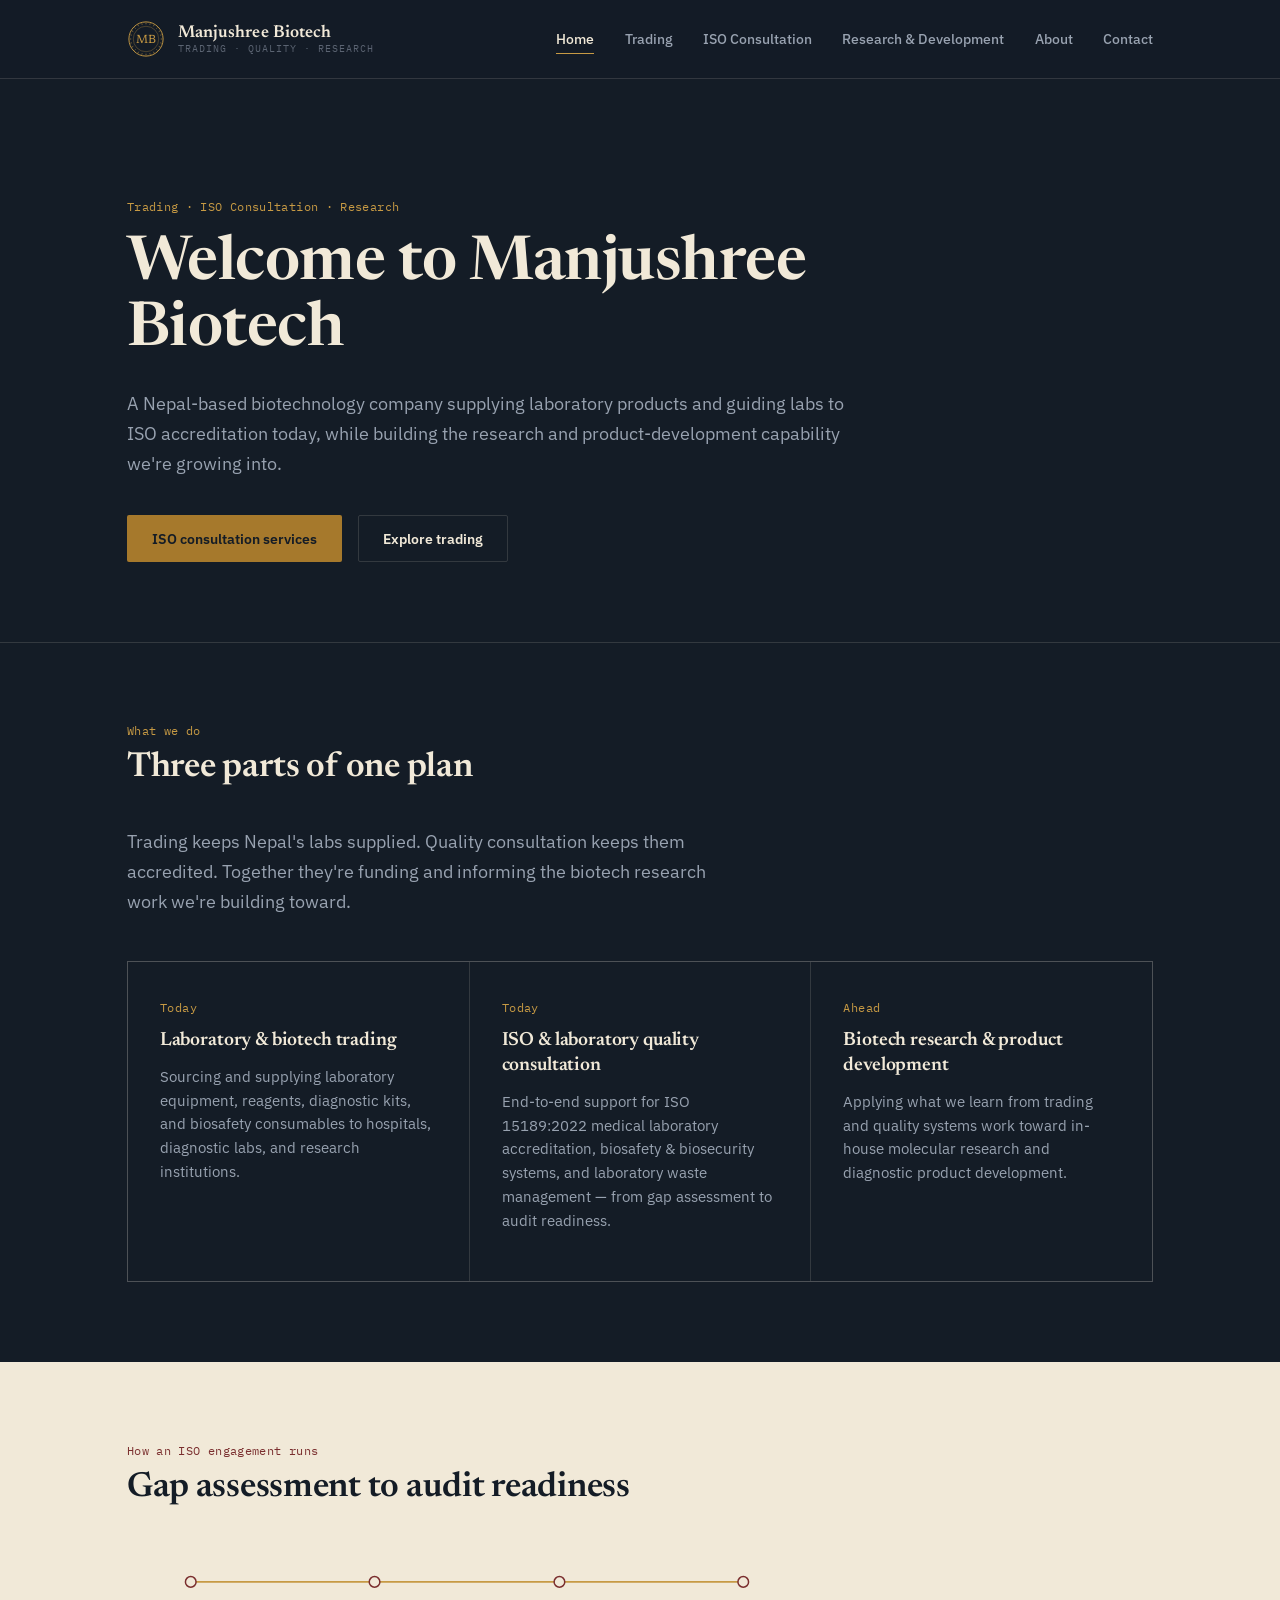
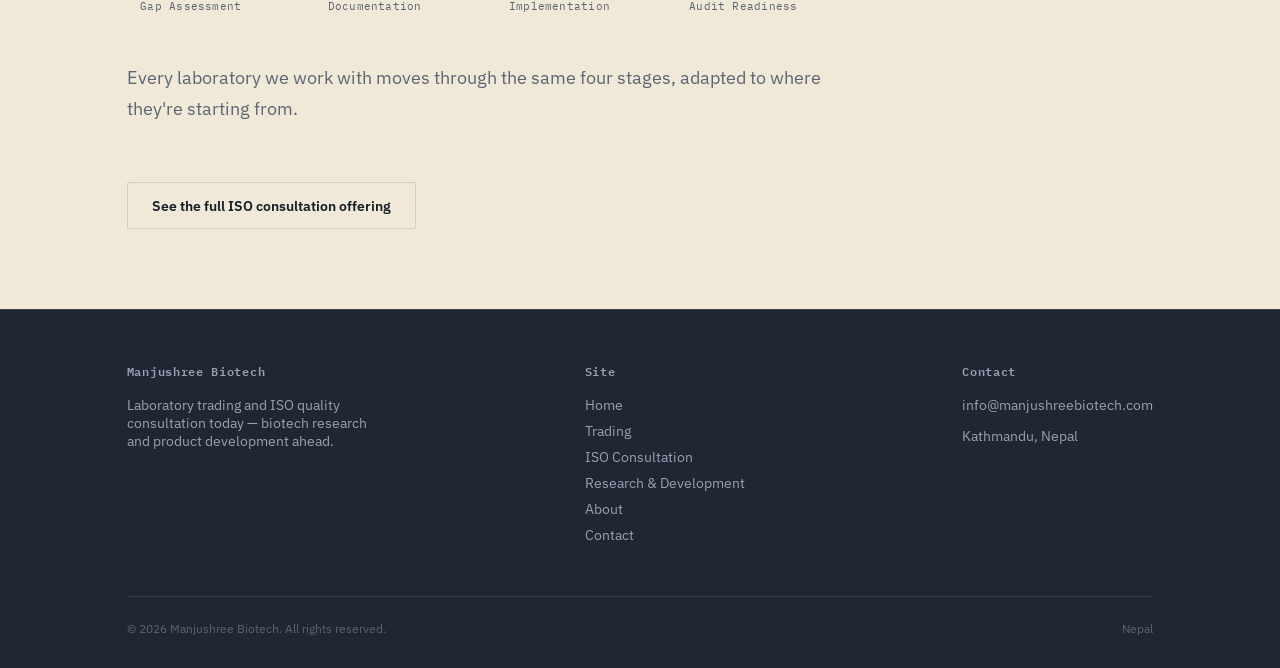
==== index.html @ 0e8d8d10 "Add files via upload" ====
<!DOCTYPE html>
<html lang="en">
<head>
<meta charset="UTF-8">
<meta name="viewport" content="width=device-width, initial-scale=1.0">
<title>Manjushree Biotech | Trading, Quality &amp; Research</title>
<meta name="description" content="Manjushree Biotech supplies laboratory products and delivers ISO quality consultation across Nepal, building toward biotech research and product development.">
<link rel="preconnect" href="https://fonts.googleapis.com">
<link href="https://fonts.googleapis.com/css2?family=Newsreader:opsz,wght@6..72,500;6..72,600;6..72,700&family=IBM+Plex+Sans:wght@400;500;600&family=IBM+Plex+Mono:wght@400;500&display=swap" rel="stylesheet">
<link rel="stylesheet" href="styles.css">
</head>
<body>

<nav class="topnav">
  <div class="topnav-inner">
    <a href="index.html" class="brand">
      <svg viewBox="0 0 40 40" class="brand-seal" xmlns="http://www.w3.org/2000/svg" stroke="var(--brass-bright)" stroke-width="0.6">
  <circle cx="20" cy="20" r="18" fill="none" stroke-width="1"/>
  <circle cx="20" cy="20" r="13.4" fill="none" stroke-width="0.6" opacity="0.55"/>
  <line x1="20.00" y1="4.50" x2="20.00" y2="3.00"/><line x1="24.01" y1="5.03" x2="24.40" y2="3.58"/><line x1="27.75" y1="6.58" x2="28.50" y2="5.28"/><line x1="30.96" y1="9.04" x2="32.02" y2="7.98"/><line x1="33.42" y1="12.25" x2="34.72" y2="11.50"/><line x1="34.97" y1="15.99" x2="36.42" y2="15.60"/><line x1="35.50" y1="20.00" x2="37.00" y2="20.00"/><line x1="34.97" y1="24.01" x2="36.42" y2="24.40"/><line x1="33.42" y1="27.75" x2="34.72" y2="28.50"/><line x1="30.96" y1="30.96" x2="32.02" y2="32.02"/><line x1="27.75" y1="33.42" x2="28.50" y2="34.72"/><line x1="24.01" y1="34.97" x2="24.40" y2="36.42"/><line x1="20.00" y1="35.50" x2="20.00" y2="37.00"/><line x1="15.99" y1="34.97" x2="15.60" y2="36.42"/><line x1="12.25" y1="33.42" x2="11.50" y2="34.72"/><line x1="9.04" y1="30.96" x2="7.98" y2="32.02"/><line x1="6.58" y1="27.75" x2="5.28" y2="28.50"/><line x1="5.03" y1="24.01" x2="3.58" y2="24.40"/><line x1="4.50" y1="20.00" x2="3.00" y2="20.00"/><line x1="5.03" y1="15.99" x2="3.58" y2="15.60"/><line x1="6.58" y1="12.25" x2="5.28" y2="11.50"/><line x1="9.04" y1="9.04" x2="7.98" y2="7.98"/><line x1="12.25" y1="6.58" x2="11.50" y2="5.28"/><line x1="15.99" y1="5.03" x2="15.60" y2="3.58"/>
  <text x="20" y="24.5" text-anchor="middle" font-family="Newsreader, Georgia, serif" font-size="12.5" fill="var(--brass-bright)" stroke="none">MB</text>
</svg>
      <div>
        <div class="brand-text">Manjushree Biotech</div>
        <div class="brand-sub">TRADING &middot; QUALITY &middot; RESEARCH</div>
      </div>
    </a>
    <div class="navlinks"><a href="index.html" class="is-active">Home</a><a href="trading.html">Trading</a><a href="iso-consultation.html">ISO Consultation</a><a href="research.html">Research & Development</a><a href="about.html">About</a><a href="contact.html">Contact</a></div>
    <button class="nav-toggle" aria-label="Open menu">
      <svg width="18" height="14" viewBox="0 0 18 14"><path d="M0 1H18M0 7H18M0 13H18" stroke="#F1E9D8" stroke-width="1.4"/></svg>
    </button>
  </div>
  <div class="mobile-menu"><a href="index.html" class="is-active">Home</a><a href="trading.html">Trading</a><a href="iso-consultation.html">ISO Consultation</a><a href="research.html">Research & Development</a><a href="about.html">About</a><a href="contact.html">Contact</a></div>
</nav>

<main class="page-fade">
<section class="hero">
  <div class="shell">
    <span class="label">Trading &middot; ISO Consultation &middot; Research</span>
    <h1>Welcome to Manjushree Biotech</h1>
    <p class="lede">A Nepal-based biotechnology company supplying laboratory products and guiding labs to ISO accreditation today, while building the research and product-development capability we're growing into.</p>
    <div class="hero-actions">
      <a href="iso-consultation.html" class="btn btn--solid">ISO consultation services</a>
      <a href="trading.html" class="btn btn--ghost">Explore trading</a>
    </div>
  </div>
</section>

<section class="section">
  <div class="shell">
    <div class="section-head">
      <span class="label">What we do</span>
      <h2>Three parts of one plan</h2>
      <p class="lede mt-lg">Trading keeps Nepal's labs supplied. Quality consultation keeps them accredited. Together they're funding and informing the biotech research work we're building toward.</p>
    </div>
    <div class="panel-grid cols-3">
      <div class="panel">
        <span class="ref">Today</span>
        <h3>Laboratory &amp; biotech trading</h3>
        <p>Sourcing and supplying laboratory equipment, reagents, diagnostic kits, and biosafety consumables to hospitals, diagnostic labs, and research institutions.</p>
      </div>
      <div class="panel">
        <span class="ref">Today</span>
        <h3>ISO &amp; laboratory quality consultation</h3>
        <p>End-to-end support for ISO 15189:2022 medical laboratory accreditation, biosafety &amp; biosecurity systems, and laboratory waste management &mdash; from gap assessment to audit readiness.</p>
      </div>
      <div class="panel">
        <span class="ref">Ahead</span>
        <h3>Biotech research &amp; product development</h3>
        <p>Applying what we learn from trading and quality systems work toward in-house molecular research and diagnostic product development.</p>
      </div>
    </div>
  </div>
</section>

<section class="section section--paper">
  <div class="shell">
    <div class="section-head">
      <span class="label">How an ISO engagement runs</span>
      <h2>Gap assessment to audit readiness</h2>
    </div>
    <div style="max-width:680px;">
      <svg viewBox="0 0 640 70" class="rail" xmlns="http://www.w3.org/2000/svg"><line x1="60" y1="30" x2="580" y2="30" class="rail-active"/><circle class="node" cx="60" cy="30" r="5"/><circle class="node" cx="233" cy="30" r="5"/><circle class="node" cx="407" cy="30" r="5"/><circle class="node" cx="580" cy="30" r="5"/><text x="60" y="56" text-anchor="middle">Gap Assessment</text><text x="233" y="56" text-anchor="middle">Documentation</text><text x="407" y="56" text-anchor="middle">Implementation</text><text x="580" y="56" text-anchor="middle">Audit Readiness</text></svg>
    </div>
    <p class="lede mt-lg" style="margin-top:2.4rem;">Every laboratory we work with moves through the same four stages, adapted to where they're starting from.</p>
    <a href="iso-consultation.html" class="btn btn--ghost mt-lg">See the full ISO consultation offering</a>
  </div>
</section>

</main>

<footer>
  <div class="shell">
    <div class="footer-grid">
      <div class="footer-col">
        <h4>Manjushree Biotech</h4>
        <p style="max-width:30ch;">Laboratory trading and ISO quality consultation today &mdash; biotech research and product development ahead.</p>
      </div>
      <div class="footer-col">
        <h4>Site</h4>
        <a href="index.html">Home</a>
        <a href="trading.html">Trading</a>
        <a href="iso-consultation.html">ISO Consultation</a>
        <a href="research.html">Research &amp; Development</a>
        <a href="about.html">About</a>
        <a href="contact.html">Contact</a>
      </div>
      <div class="footer-col">
        <h4>Contact</h4>
        <a href="mailto:info@manjushreebiotech.com">info@manjushreebiotech.com</a>
        <p>Kathmandu, Nepal</p>
      </div>
    </div>
    <div class="footer-bottom">
      <span>&copy; 2026 Manjushree Biotech. All rights reserved.</span>
      <span>Nepal</span>
    </div>
  </div>
</footer>

<script src="site.js"></script>
</body>
</html>
---- styles.css ----
/* ============================================================
   MANJUSHREE BIOTECH — design tokens
   Ledger-paper + slate, brass accent, certification-seal motif
   ============================================================ */

:root{
  --slate:      #141C26;
  --slate-soft: #1E2733;
  --paper:      #F1E9D8;
  --paper-dim:  #E8DCC0;
  --brass:      #A6792C;
  --brass-bright:#C79A44;
  --oxblood:    #7A2E2E;
  --mist:       #98A2B0;
  --mist-dim:   #5B6472;
  --line:       rgba(241,233,216,0.14);
  --line-dark:  rgba(20,28,38,0.13);

  --serif: "Newsreader", "Iowan Old Style", Georgia, serif;
  --sans:  "IBM Plex Sans", -apple-system, "Helvetica Neue", Arial, sans-serif;
  --mono:  "IBM Plex Mono", "SFMono-Regular", Menlo, monospace;

  --measure: 66ch;
}

@media (prefers-reduced-motion: reduce){
  *{ animation-duration: 0.001ms !important; animation-iteration-count: 1 !important; transition-duration: 0.001ms !important; scroll-behavior: auto !important; }
}

*{ box-sizing: border-box; }
html{ scroll-behavior: smooth; }
body{
  margin:0;
  background: var(--slate);
  color: var(--paper);
  font-family: var(--sans);
  -webkit-font-smoothing: antialiased;
  text-rendering: optimizeLegibility;
}

a{ color: inherit; text-decoration: none; }
img{ max-width:100%; display:block; }

::selection{ background: var(--brass); color: var(--slate); }
:focus-visible{ outline: 2px solid var(--brass-bright); outline-offset: 3px; }

/* ---------- type scale ---------- */
h1,h2,h3,h4{ font-family: var(--serif); font-weight: 600; margin:0; letter-spacing: -0.008em; }
.label{
  font-family: var(--mono);
  font-size: 0.76rem;
  letter-spacing: 0.03em;
  color: var(--brass-bright);
}
.lede{ font-size: 1.14rem; line-height: 1.65; color: var(--mist); max-width: var(--measure); }
.body-copy{ font-size: 1rem; line-height: 1.75; color: rgba(241,233,216,0.86); max-width: var(--measure); }
.body-copy + .body-copy{ margin-top: 1.1em; }

/* ---------- layout shell ---------- */
.shell{ max-width: 1180px; margin: 0 auto; padding: 0 6vw; }
@media (max-width: 640px){ .shell{ padding: 0 5.5vw; } }
main{ display:block; }

/* ---------- top nav ---------- */
.topnav{
  position: sticky; top:0; z-index: 80;
  background: rgba(20,28,38,0.92);
  backdrop-filter: blur(10px);
  border-bottom: 1px solid var(--line);
}
.topnav-inner{
  max-width:1180px; margin:0 auto; padding: 0 6vw;
  height: 78px; display:flex; align-items:center; justify-content:space-between;
}
.brand{ display:flex; align-items:center; gap:13px; }
.brand-seal{ width:38px; height:38px; flex-shrink:0; }
.brand-text{ font-family: var(--serif); font-weight:600; font-size:1.08rem; letter-spacing:0.005em; }
.brand-sub{ font-family: var(--mono); font-size:0.62rem; letter-spacing:0.1em; color: var(--mist-dim); }

.navlinks{ display:flex; gap: 1.9rem; font-size:0.87rem; }
.navlinks a{
  position:relative; padding: 6px 0; color: var(--mist);
  font-weight:500; transition: color .2s ease;
}
.navlinks a::after{
  content:""; position:absolute; left:0; bottom:0; width:0; height:1px;
  background: var(--brass-bright); transition: width .25s ease;
}
.navlinks a:hover, .navlinks a.is-active{ color: var(--paper); }
.navlinks a.is-active::after, .navlinks a:hover::after{ width:100%; }

.nav-toggle{ display:none; background:none; border:1px solid var(--line); color:var(--paper); width:40px; height:40px; border-radius:3px; }
@media (max-width: 980px){
  .navlinks{ display:none; }
  .nav-toggle{ display:flex; align-items:center; justify-content:center; }
}
.mobile-menu{
  display:none; position:fixed; inset:78px 0 0 0; z-index:79;
  background: var(--slate); padding: 2rem 6vw; flex-direction:column; gap:1.4rem;
  overflow-y:auto;
}
.mobile-menu.open{ display:flex; }
.mobile-menu a{ font-family: var(--serif); font-size:1.55rem; color: var(--paper); }

/* ---------- hero ---------- */
.hero{ position:relative; padding: 7.5rem 0 5rem; border-bottom: 1px solid var(--line); }
.hero .label{ margin-bottom:1.1rem; display:block; }
.hero h1{ font-size: clamp(2.3rem, 4.8vw, 3.9rem); line-height: 1.08; max-width: 18ch; }
.hero .lede{ margin-top: 1.5rem; }
.hero-actions{ margin-top:2.3rem; display:flex; gap:1rem; flex-wrap:wrap; }

/* ---------- section spacing ---------- */
.section{ padding: 5rem 0; }
.section + .section{ border-top: 1px solid var(--line); }
.section-head{ margin-bottom: 2.8rem; max-width: 62ch; }
.section-head .label{ margin-bottom: 0.8rem; display:block; }
.section-head h2{ font-size: clamp(1.65rem, 2.7vw, 2.3rem); }

.section--paper{ background: var(--paper); color: var(--slate); border-color: var(--line-dark); }
.section--paper .label{ color: var(--oxblood); }
.section--paper .lede{ color: var(--mist-dim); }
.section--paper .body-copy{ color: rgba(20,28,38,0.82); }
.section--paper.section + .section--paper{ border-top-color: var(--line-dark); }
.section--paper + .section:not(.section--paper){ border-top-color: var(--line-dark); }

/* ---------- pillar / service panels ---------- */
.panel-grid{ display:grid; gap: 1px; background: var(--line); border:1px solid var(--line); }
.panel-grid.cols-3{ grid-template-columns: repeat(3,1fr); }
.panel-grid.cols-2{ grid-template-columns: repeat(2,1fr); }
@media (max-width: 860px){ .panel-grid.cols-3, .panel-grid.cols-2{ grid-template-columns: 1fr; } }
.panel{ background: var(--slate); padding: 2.1rem 2rem; }
.section--paper .panel{ background: var(--paper); }
.panel .ref{ font-family:var(--mono); font-size:0.72rem; color: var(--brass-bright); letter-spacing:0.04em; }
.section--paper .panel .ref{ color: var(--oxblood); }
.panel h3{ font-size:1.2rem; margin-top:0.8rem; line-height:1.3; }
.panel p{ margin-top:0.7rem; font-size:0.93rem; line-height:1.6; color: var(--mist); }
.section--paper .panel p{ color: var(--mist-dim); }
.panel ul{ margin:0.9rem 0 0; padding-left:1.05rem; font-size:0.88rem; line-height:1.7; color: var(--mist); }
.section--paper .panel ul{ color: var(--mist-dim); }
.panel ul li{ margin-bottom:0.25rem; }

/* ---------- card (used for trading categories, focus areas) ---------- */
.card-grid{ display:grid; gap: 1.4rem; }
.grid-2{ grid-template-columns: repeat(2,1fr); }
.grid-3{ grid-template-columns: repeat(3,1fr); }
.grid-4{ grid-template-columns: repeat(4,1fr); }
@media (max-width: 860px){ .grid-2,.grid-3,.grid-4{ grid-template-columns: 1fr; } }
@media (min-width:641px) and (max-width:860px){ .grid-4{ grid-template-columns: repeat(2,1fr); } }
.card{
  border:1px solid var(--line); padding: 1.7rem;
  transition: border-color .2s ease;
}
.card:hover{ border-color: var(--brass); }
.section--paper .card{ border-color: var(--line-dark); }
.section--paper .card:hover{ border-color: var(--oxblood); }
.card h3{ font-size:1.08rem; }
.card p{ margin-top:0.6rem; font-size:0.89rem; line-height:1.6; color: var(--mist); }
.section--paper .card p{ color: var(--mist-dim); }

/* ---------- process rail (signature element) ---------- */
.rail{ display:block; width:100%; height:auto; }
.rail line, .rail path{ stroke: var(--mist-dim); stroke-width:1.2; }
.rail .rail-active{ stroke: var(--brass-bright); stroke-width:1.6; stroke-dasharray:600; stroke-dashoffset:600; animation: rail-draw 1.8s cubic-bezier(.3,.8,.2,1) forwards; }
@keyframes rail-draw{ to{ stroke-dashoffset:0; } }
.rail circle.node{ fill: var(--slate); stroke: var(--brass-bright); stroke-width:1.4; }
.section--paper .rail circle.node{ fill: var(--paper); stroke: var(--oxblood); }
.rail text{ font-family: var(--mono); font-size:10.5px; fill: var(--mist); letter-spacing:0.02em; }
.section--paper .rail text{ fill: var(--mist-dim); }

/* ---------- buttons ---------- */
.btn{
  display:inline-flex; align-items:center; gap:0.5rem;
  font-family: var(--sans); font-size:0.9rem; font-weight:600;
  padding: 0.8rem 1.5rem; border-radius:2px; border:1px solid transparent;
  cursor:pointer; transition: background .2s ease, border-color .2s ease, color .2s ease;
}
.btn--solid{ background: var(--brass); color: var(--slate); }
.btn--solid:hover{ background: var(--brass-bright); }
.btn--ghost{ color: var(--paper); border-color: var(--line); }
.btn--ghost:hover{ border-color: var(--mist); }
.section--paper .btn--ghost{ color: var(--slate); border-color: var(--line-dark); }
.section--paper .btn--ghost:hover{ border-color: var(--mist-dim); }

/* ---------- footer ---------- */
footer{ background: var(--slate-soft); border-top:1px solid var(--line); padding: 3.2rem 0 2rem; }
.footer-grid{ display:flex; justify-content:space-between; flex-wrap:wrap; gap:2rem; }
.footer-col h4{ font-family:var(--mono); font-size:0.72rem; letter-spacing:0.06em; color: var(--mist); margin-bottom:0.9rem; }
.footer-col a, .footer-col p{ display:block; font-size:0.87rem; color: var(--mist); margin-bottom:0.5rem; }
.footer-col a:hover{ color: var(--paper); }
.footer-bottom{
  margin-top:2.8rem; padding-top:1.5rem; border-top:1px solid var(--line);
  display:flex; justify-content:space-between; flex-wrap:wrap; gap:1rem;
  font-size:0.74rem; color: var(--mist-dim);
}

/* ---------- contact form ---------- */
.form-grid{ display:grid; gap:1.2rem; max-width:600px; }
.form-row{ display:grid; grid-template-columns:1fr 1fr; gap:1.2rem; }
@media (max-width:640px){ .form-row{ grid-template-columns:1fr; } }
label{ font-family:var(--mono); font-size:0.7rem; letter-spacing:0.03em; color: var(--mist); display:block; margin-bottom:0.45rem; }
input, textarea, select{
  width:100%; background: rgba(241,233,216,0.04); border:1px solid var(--line);
  border-radius:2px; padding:0.8rem 1rem; color: var(--paper); font-family: var(--sans); font-size:0.92rem;
}
input:focus, textarea:focus, select:focus{ outline:none; border-color: var(--brass-bright); }
textarea{ resize:vertical; }

/* ---------- contact page layout ---------- */
.contact-grid{ display:grid; grid-template-columns: 1fr 1fr; gap:3.5rem; }
@media (max-width:860px){ .contact-grid{ grid-template-columns: 1fr; } }

/* ---------- list rows (used on About / Research roadmap) ---------- */
.row{ display:grid; grid-template-columns: 130px 1fr; gap: 1.6rem; padding: 1.7rem 0; border-top: 1px solid var(--line); }
.section--paper .row{ border-top-color: var(--line-dark); }
.row:first-of-type{ border-top:none; }
.row .row-tag{ font-family: var(--mono); font-size:0.78rem; color: var(--brass-bright); }
.section--paper .row .row-tag{ color: var(--oxblood); }
.row h3{ font-size:1.1rem; }
.row p{ margin-top:0.5rem; font-size:0.9rem; line-height:1.6; color: var(--mist); }
.section--paper .row p{ color: var(--mist-dim); }
@media (max-width:640px){ .row{ grid-template-columns:1fr; gap:0.4rem; } }

/* ---------- checklist ---------- */
.checklist{ list-style:none; margin:0; padding:0; display:grid; grid-template-columns:1fr 1fr; gap:0.8rem 1.6rem; }
@media (max-width:640px){ .checklist{ grid-template-columns:1fr; } }
.checklist li{ font-size:0.92rem; color: var(--mist); padding-left:1.4rem; position:relative; }
.section--paper .checklist li{ color: var(--mist-dim); }
.checklist li::before{ content:"—"; position:absolute; left:0; color: var(--brass-bright); }
.section--paper .checklist li::before{ color: var(--oxblood); }

/* ---------- page-load fade (single orchestrated moment, not per-section) ---------- */
.page-fade{ animation: fadeUp .5s ease-out both; }
@keyframes fadeUp{ from{ opacity:0; transform: translateY(8px); } to{ opacity:1; transform:none; } }

/* utility */
.mt-lg{ margin-top: 2.6rem; }
.flex-between{ display:flex; align-items:center; justify-content:space-between; flex-wrap:wrap; gap:1rem; }
.page-note{
  font-family: var(--mono); font-size:0.74rem; color: var(--mist-dim);
  border:1px dashed var(--line); padding: 0.7rem 1rem; margin-top:1.6rem; max-width: var(--measure);
}
.section--paper .page-note{ border-color: var(--line-dark); }
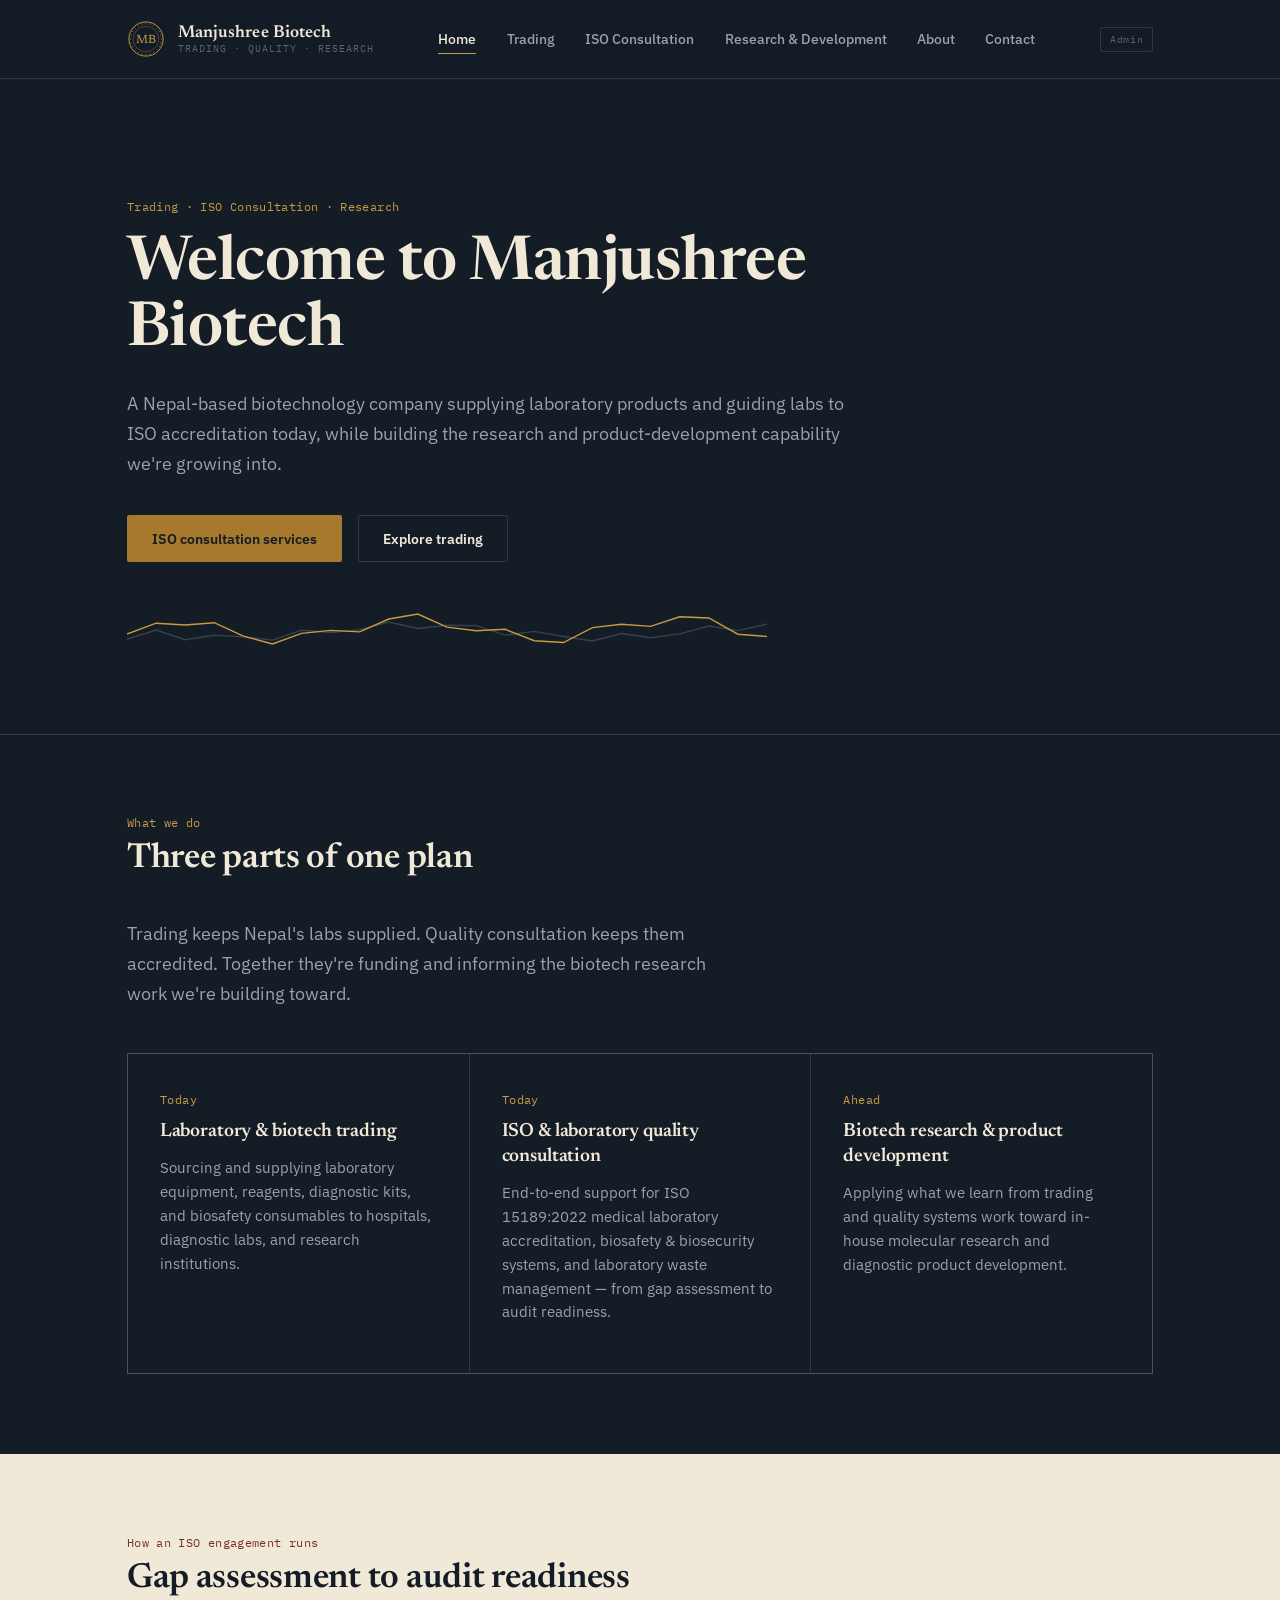
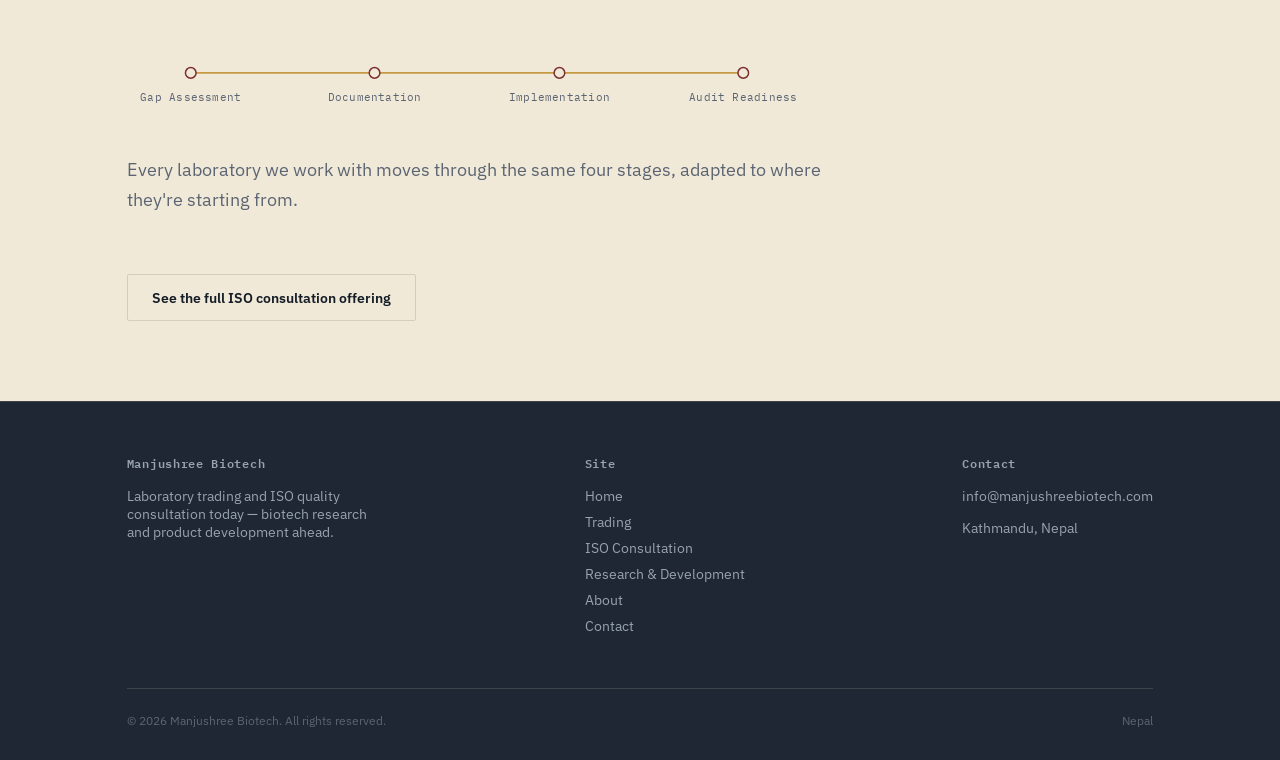
==== commit 40585daf: "Add files via upload" ====
--- a/index.html
+++ b/index.html
@@ -13,79 +13,135 @@
 
 <nav class="topnav">
   <div class="topnav-inner">
-    <a href="index.html" class="brand">
-      <svg viewBox="0 0 40 40" class="brand-seal" xmlns="http://www.w3.org/2000/svg" stroke="var(--brass-bright)" stroke-width="0.6">
+    <a href="index.html" class="brand editable-wrap">
+      <svg viewBox="0 0 40 40" class="brand-seal" data-brand-seal xmlns="http://www.w3.org/2000/svg" stroke="var(--brass-bright)" stroke-width="0.6">
   <circle cx="20" cy="20" r="18" fill="none" stroke-width="1"/>
   <circle cx="20" cy="20" r="13.4" fill="none" stroke-width="0.6" opacity="0.55"/>
   <line x1="20.00" y1="4.50" x2="20.00" y2="3.00"/><line x1="24.01" y1="5.03" x2="24.40" y2="3.58"/><line x1="27.75" y1="6.58" x2="28.50" y2="5.28"/><line x1="30.96" y1="9.04" x2="32.02" y2="7.98"/><line x1="33.42" y1="12.25" x2="34.72" y2="11.50"/><line x1="34.97" y1="15.99" x2="36.42" y2="15.60"/><line x1="35.50" y1="20.00" x2="37.00" y2="20.00"/><line x1="34.97" y1="24.01" x2="36.42" y2="24.40"/><line x1="33.42" y1="27.75" x2="34.72" y2="28.50"/><line x1="30.96" y1="30.96" x2="32.02" y2="32.02"/><line x1="27.75" y1="33.42" x2="28.50" y2="34.72"/><line x1="24.01" y1="34.97" x2="24.40" y2="36.42"/><line x1="20.00" y1="35.50" x2="20.00" y2="37.00"/><line x1="15.99" y1="34.97" x2="15.60" y2="36.42"/><line x1="12.25" y1="33.42" x2="11.50" y2="34.72"/><line x1="9.04" y1="30.96" x2="7.98" y2="32.02"/><line x1="6.58" y1="27.75" x2="5.28" y2="28.50"/><line x1="5.03" y1="24.01" x2="3.58" y2="24.40"/><line x1="4.50" y1="20.00" x2="3.00" y2="20.00"/><line x1="5.03" y1="15.99" x2="3.58" y2="15.60"/><line x1="6.58" y1="12.25" x2="5.28" y2="11.50"/><line x1="9.04" y1="9.04" x2="7.98" y2="7.98"/><line x1="12.25" y1="6.58" x2="11.50" y2="5.28"/><line x1="15.99" y1="5.03" x2="15.60" y2="3.58"/>
   <text x="20" y="24.5" text-anchor="middle" font-family="Newsreader, Georgia, serif" font-size="12.5" fill="var(--brass-bright)" stroke="none">MB</text>
 </svg>
+      <img data-brand-logo src="" alt="Manjushree Biotech logo" style="display:none; width:38px; height:38px; border-radius:50%; object-fit:cover;">
       <div>
-        <div class="brand-text">Manjushree Biotech</div>
-        <div class="brand-sub">TRADING &middot; QUALITY &middot; RESEARCH</div>
-      </div>
+        <div class="brand-text" data-brand-name>Manjushree Biotech</div>
+        <div class="brand-sub" data-brand-sub>TRADING &middot; QUALITY &middot; RESEARCH</div>
+      </div>
+      <button class="editable-img-btn edit-only" style="top:auto; bottom:-26px; left:0; right:auto;" onclick="event.preventDefault(); promptImageEdit('logoUrl','images/logo.png')">Logo</button>
     </a>
-    <div class="navlinks"><a href="index.html" class="is-active">Home</a><a href="trading.html">Trading</a><a href="iso-consultation.html">ISO Consultation</a><a href="research.html">Research & Development</a><a href="about.html">About</a><a href="contact.html">Contact</a></div>
-    <button class="nav-toggle" aria-label="Open menu">
-      <svg width="18" height="14" viewBox="0 0 18 14"><path d="M0 1H18M0 7H18M0 13H18" stroke="#F1E9D8" stroke-width="1.4"/></svg>
-    </button>
-  </div>
-  <div class="mobile-menu"><a href="index.html" class="is-active">Home</a><a href="trading.html">Trading</a><a href="iso-consultation.html">ISO Consultation</a><a href="research.html">Research & Development</a><a href="about.html">About</a><a href="contact.html">Contact</a></div>
+    <div class="editable-controls edit-only" style="position:absolute; top:60px;">
+      <button class="edit-pencil" onclick="promptTextEdit('brandName',null)">Edit brand name</button>
+      <button class="edit-pencil" onclick="promptTextEdit('brandSub',null)">Edit tagline</button>
+    </div>
+    <div class="navlinks" data-navlinks></div>
+    <div style="display:flex; align-items:center; gap:0.6rem;">
+      <button class="admin-trigger" id="admin-login-btn">Admin</button>
+      <button class="admin-trigger is-logout hidden" id="admin-logout-btn">Log out</button>
+      <button class="nav-toggle" aria-label="Open menu">
+        <svg width="18" height="14" viewBox="0 0 18 14"><path d="M0 1H18M0 7H18M0 13H18" stroke="#F1E9D8" stroke-width="1.4"/></svg>
+      </button>
+    </div>
+  </div>
+  <div class="mobile-menu" data-navlinks></div>
 </nav>
 
 <main class="page-fade">
 <section class="hero">
   <div class="shell">
-    <span class="label">Trading &middot; ISO Consultation &middot; Research</span>
-    <h1>Welcome to Manjushree Biotech</h1>
-    <p class="lede">A Nepal-based biotechnology company supplying laboratory products and guiding labs to ISO accreditation today, while building the research and product-development capability we're growing into.</p>
+    <span class="label" id="home-label">Trading &middot; ISO Consultation &middot; Research</span>
+    <div class="editable-controls edit-only">
+      <button class="edit-pencil" onclick="promptTextEdit('home.label','home-label')">Edit label</button>
+    </div>
+    <h1 id="home-title">Welcome to Manjushree Biotech</h1>
+    <div class="editable-controls edit-only">
+      <button class="edit-pencil" onclick="promptTextEdit('home.title','home-title')">Edit title</button>
+    </div>
+    <p class="lede" id="home-subtitle">A Nepal-based biotechnology company supplying laboratory products and guiding labs to ISO accreditation today, while building the research and product-development capability we're growing into.</p>
+    <div class="editable-controls edit-only">
+      <button class="edit-pencil" onclick="promptTextEdit('home.subtitle','home-subtitle',true)">Edit subtitle</button>
+    </div>
     <div class="hero-actions">
-      <a href="iso-consultation.html" class="btn btn--solid">ISO consultation services</a>
-      <a href="trading.html" class="btn btn--ghost">Explore trading</a>
-    </div>
+      <a href="iso-consultation.html" class="btn btn--solid" id="home-cta-primary">ISO consultation services</a>
+      <a href="trading.html" class="btn btn--ghost" id="home-cta-secondary">Explore trading</a>
+    </div>
+    <div class="editable-controls edit-only">
+      <button class="edit-pencil" onclick="promptTextEdit('home.ctaPrimaryLabel','home-cta-primary')">Edit primary button text</button>
+      <button class="edit-pencil" onclick="promptTextEdit('home.ctaPrimaryHref')">Edit primary button link</button>
+      <button class="edit-pencil" onclick="promptTextEdit('home.ctaSecondaryLabel','home-cta-secondary')">Edit secondary button text</button>
+      <button class="edit-pencil" onclick="promptTextEdit('home.ctaSecondaryHref')">Edit secondary button link</button>
+    </div>
+    <div class="hero-trace" data-trace data-trace-h="50"></div>
   </div>
 </section>
 
 <section class="section">
   <div class="shell">
     <div class="section-head">
-      <span class="label">What we do</span>
-      <h2>Three parts of one plan</h2>
-      <p class="lede mt-lg">Trading keeps Nepal's labs supplied. Quality consultation keeps them accredited. Together they're funding and informing the biotech research work we're building toward.</p>
-    </div>
-    <div class="panel-grid cols-3">
-      <div class="panel">
-        <span class="ref">Today</span>
-        <h3>Laboratory &amp; biotech trading</h3>
-        <p>Sourcing and supplying laboratory equipment, reagents, diagnostic kits, and biosafety consumables to hospitals, diagnostic labs, and research institutions.</p>
-      </div>
-      <div class="panel">
-        <span class="ref">Today</span>
-        <h3>ISO &amp; laboratory quality consultation</h3>
-        <p>End-to-end support for ISO 15189:2022 medical laboratory accreditation, biosafety &amp; biosecurity systems, and laboratory waste management &mdash; from gap assessment to audit readiness.</p>
-      </div>
-      <div class="panel">
-        <span class="ref">Ahead</span>
-        <h3>Biotech research &amp; product development</h3>
-        <p>Applying what we learn from trading and quality systems work toward in-house molecular research and diagnostic product development.</p>
-      </div>
-    </div>
+      <span class="label" id="home-whatwedo-label">What we do</span>
+      <h2 id="home-whatwedo-heading">Three parts of one plan</h2>
+      <p class="lede mt-lg" id="home-whatwedo-intro">Trading keeps Nepal's labs supplied. Quality consultation keeps them accredited. Together they're funding and informing the biotech research work we're building toward.</p>
+      <div class="editable-controls edit-only">
+        <button class="edit-pencil" onclick="promptTextEdit('home.whatWeDoLabel','home-whatwedo-label')">Edit label</button>
+        <button class="edit-pencil" onclick="promptTextEdit('home.whatWeDoHeading','home-whatwedo-heading')">Edit heading</button>
+        <button class="edit-pencil" onclick="promptTextEdit('home.whatWeDoIntro','home-whatwedo-intro',true)">Edit intro</button>
+      </div>
+    </div>
+    <div class="panel-grid cols-3" id="home-pillars"></div>
+    <button class="add-item-btn edit-only" onclick="addArrayItem('pillars')">+ Add pillar</button>
   </div>
 </section>
 
 <section class="section section--paper">
   <div class="shell">
     <div class="section-head">
-      <span class="label">How an ISO engagement runs</span>
-      <h2>Gap assessment to audit readiness</h2>
+      <span class="label" id="home-rail-label">How an ISO engagement runs</span>
+      <h2 id="home-rail-heading">Gap assessment to audit readiness</h2>
+      <div class="editable-controls edit-only">
+        <button class="edit-pencil" onclick="promptTextEdit('home.railLabel','home-rail-label')">Edit label</button>
+        <button class="edit-pencil" onclick="promptTextEdit('home.railHeading','home-rail-heading')">Edit heading</button>
+      </div>
     </div>
     <div style="max-width:680px;">
       <svg viewBox="0 0 640 70" class="rail" xmlns="http://www.w3.org/2000/svg"><line x1="60" y1="30" x2="580" y2="30" class="rail-active"/><circle class="node" cx="60" cy="30" r="5"/><circle class="node" cx="233" cy="30" r="5"/><circle class="node" cx="407" cy="30" r="5"/><circle class="node" cx="580" cy="30" r="5"/><text x="60" y="56" text-anchor="middle">Gap Assessment</text><text x="233" y="56" text-anchor="middle">Documentation</text><text x="407" y="56" text-anchor="middle">Implementation</text><text x="580" y="56" text-anchor="middle">Audit Readiness</text></svg>
     </div>
-    <p class="lede mt-lg" style="margin-top:2.4rem;">Every laboratory we work with moves through the same four stages, adapted to where they're starting from.</p>
-    <a href="iso-consultation.html" class="btn btn--ghost mt-lg">See the full ISO consultation offering</a>
+    <p class="lede mt-lg" id="home-rail-intro" style="margin-top:2.4rem;">Every laboratory we work with moves through the same four stages, adapted to where they're starting from.</p>
+    <div class="editable-controls edit-only">
+      <button class="edit-pencil" onclick="promptTextEdit('home.railIntro','home-rail-intro',true)">Edit intro</button>
+    </div>
+    <a href="iso-consultation.html" class="btn btn--ghost mt-lg" id="home-rail-link">See the full ISO consultation offering</a>
+    <div class="editable-controls edit-only">
+      <button class="edit-pencil" onclick="promptTextEdit('home.railLinkLabel','home-rail-link')">Edit link text</button>
+      <button class="edit-pencil" onclick="promptTextEdit('home.railLinkHref')">Edit link URL</button>
+    </div>
   </div>
 </section>
+
+<script>
+function renderPage(data) {
+  const h = data.home || {};
+  const setText = (id, val) => { const el = document.getElementById(id); if (el && val != null) el.textContent = val; };
+  setText('home-label', h.label); setText('home-title', h.title); setText('home-subtitle', h.subtitle);
+  setText('home-cta-primary', h.ctaPrimaryLabel); setText('home-cta-secondary', h.ctaSecondaryLabel);
+  const p1 = document.getElementById('home-cta-primary'); if (p1 && h.ctaPrimaryHref) p1.href = h.ctaPrimaryHref;
+  const p2 = document.getElementById('home-cta-secondary'); if (p2 && h.ctaSecondaryHref) p2.href = h.ctaSecondaryHref;
+  setText('home-whatwedo-label', h.whatWeDoLabel); setText('home-whatwedo-heading', h.whatWeDoHeading); setText('home-whatwedo-intro', h.whatWeDoIntro);
+  setText('home-rail-label', h.railLabel); setText('home-rail-heading', h.railHeading); setText('home-rail-intro', h.railIntro);
+  setText('home-rail-link', h.railLinkLabel);
+  const rl = document.getElementById('home-rail-link'); if (rl && h.railLinkHref) rl.href = h.railLinkHref;
+
+  const pillars = h.pillars || [];
+  document.getElementById('home-pillars').innerHTML = pillars.map((p, i) => `
+    <div class="panel">
+      <span class="ref">${escapeHtml(p.ref || '')}</span>
+      <h3>${escapeHtml(p.title || '')}</h3>
+      <p>${escapeHtml(p.desc || '')}</p>
+      <div class="editable-controls edit-only">
+        <button class="edit-pencil" onclick="promptTextEdit('home.pillars.${i}.ref')">Edit tag</button>
+        <button class="edit-pencil" onclick="promptTextEdit('home.pillars.${i}.title')">Edit title</button>
+        <button class="edit-pencil" onclick="promptTextEdit('home.pillars.${i}.desc',null,true)">Edit text</button>
+        <button class="edit-pencil danger" onclick="removeArrayItem('pillars',${i})">Remove</button>
+      </div>
+    </div>`).join('');
+}
+</script>
 
 </main>
 
@@ -107,8 +163,8 @@
       </div>
       <div class="footer-col">
         <h4>Contact</h4>
-        <a href="mailto:info@manjushreebiotech.com">info@manjushreebiotech.com</a>
-        <p>Kathmandu, Nepal</p>
+        <a href="mailto:info@manjushreebiotech.com" data-footer-email>info@manjushreebiotech.com</a>
+        <p data-footer-location>Kathmandu, Nepal</p>
       </div>
     </div>
     <div class="footer-bottom">
@@ -118,6 +174,34 @@
   </div>
 </footer>
 
+
+<div class="admin-overlay" id="admin-login-modal">
+  <div class="admin-box">
+    <h3>Admin login</h3>
+    <p class="hint">Enter the site password to edit content in place.</p>
+    <label for="admin-password-input">Password</label>
+    <input id="admin-password-input" type="password" placeholder="••••••••">
+    <div class="admin-error" id="admin-login-error"></div>
+    <div class="admin-actions">
+      <button class="btn btn--admin-cancel" onclick="closeAdminLogin()">Cancel</button>
+      <button class="btn btn--admin-confirm" onclick="submitAdminLogin()">Log in</button>
+    </div>
+  </div>
+</div>
+
+
+<div class="save-bar" id="save-bar">
+  <span class="save-status" id="save-status">No unsaved changes.</span>
+  <div class="save-bar-actions">
+    <button class="btn btn--discard" id="discard-btn">Discard changes</button>
+    <button class="btn btn--save" id="save-btn">Save changes (permanent)</button>
+  </div>
+</div>
+
+
 <script src="site.js"></script>
+<script>
+document.addEventListener('DOMContentLoaded', () => buildNav('home'));
+</script>
 </body>
 </html>
--- a/styles.css
+++ b/styles.css
@@ -69,6 +69,7 @@
   border-bottom: 1px solid var(--line);
 }
 .topnav-inner{
+  position: relative;
   max-width:1180px; margin:0 auto; padding: 0 6vw;
   height: 78px; display:flex; align-items:center; justify-content:space-between;
 }
@@ -108,6 +109,18 @@
 .hero h1{ font-size: clamp(2.3rem, 4.8vw, 3.9rem); line-height: 1.08; max-width: 18ch; }
 .hero .lede{ margin-top: 1.5rem; }
 .hero-actions{ margin-top:2.3rem; display:flex; gap:1rem; flex-wrap:wrap; }
+
+/* ---------- hero trace (signature graphic, animated brass line) ---------- */
+.trace{ display:block; width:100%; height:auto; }
+.trace path{
+  fill:none; stroke: var(--brass-bright); stroke-width: 1.4;
+  stroke-dasharray: 1400; stroke-dashoffset: 1400;
+  animation: trace-draw 2s cubic-bezier(.3,.8,.2,1) forwards;
+}
+.trace .trace-mist{ stroke: var(--mist-dim); opacity:0.5; }
+@keyframes trace-draw{ to{ stroke-dashoffset:0; } }
+.hero-trace{ margin-top: 2.6rem; max-width: 640px; }
+
 
 /* ---------- section spacing ---------- */
 .section{ padding: 5rem 0; }
@@ -232,6 +245,25 @@
 .page-fade{ animation: fadeUp .5s ease-out both; }
 @keyframes fadeUp{ from{ opacity:0; transform: translateY(8px); } to{ opacity:1; transform:none; } }
 
+/* ---------- generic modal (text/choice/detail editors) ---------- */
+.modal-overlay{
+  display:none; position:fixed; inset:0; z-index:200;
+  background: rgba(20,28,38,0.78); backdrop-filter: blur(4px);
+  align-items:center; justify-content:center; padding: 2rem;
+}
+.modal-overlay.open{ display:flex; }
+.modal-box{
+  background: var(--paper); color: var(--slate); max-width:640px; width:100%;
+  max-height:84vh; overflow-y:auto; border-radius:4px; position:relative;
+}
+.modal-box input, .modal-box textarea, .modal-box select{
+  background:#fff; border:1px solid var(--line-dark); color: var(--slate);
+}
+.modal-box input:focus, .modal-box textarea:focus{ border-color: var(--brass); }
+.modal-box label{ color: var(--mist-dim); }
+.modal-body{ padding: 2rem; }
+.modal-body h3{ font-family:var(--serif); color: var(--slate); }
+
 /* utility */
 .mt-lg{ margin-top: 2.6rem; }
 .flex-between{ display:flex; align-items:center; justify-content:space-between; flex-wrap:wrap; gap:1rem; }
@@ -240,3 +272,108 @@
   border:1px dashed var(--line); padding: 0.7rem 1rem; margin-top:1.6rem; max-width: var(--measure);
 }
 .section--paper .page-note{ border-color: var(--line-dark); }
+
+/* ============================================================
+   ADMIN / EDIT MODE
+   ============================================================ */
+/* !important is deliberate here: .edit-only elements often carry a second
+   layout class (.editable-controls) whose own display rule has equal
+   specificity and could otherwise win purely by file order. */
+.edit-only{ display:none !important; }
+body.edit-mode .edit-only{ display:inline-flex !important; }
+body.edit-mode .edit-only.block{ display:block !important; }
+.hidden{ display:none !important; }
+
+.admin-trigger{
+  font-family: var(--mono); font-size:0.62rem; letter-spacing:0.06em;
+  color: var(--mist-dim); border:1px solid var(--line); padding:5px 9px;
+  border-radius:2px; background:none; cursor:pointer;
+  transition: color .2s ease, border-color .2s ease;
+}
+.admin-trigger:hover{ color: var(--paper); border-color: var(--mist); }
+.admin-trigger.is-logout{ color:#c97a63; border-color: rgba(201,122,99,0.35); }
+.admin-trigger.is-logout:hover{ color:#c97a63; border-color:#c97a63; }
+
+.edit-pencil{
+  display:inline-flex; align-items:center; gap:5px;
+  font-family: var(--mono); font-size:0.64rem; letter-spacing:0.02em;
+  color: var(--brass-bright); background: rgba(199,154,68,0.1);
+  border:1px solid rgba(199,154,68,0.35); border-radius:2px;
+  padding:4px 9px; cursor:pointer;
+  transition: background .2s ease;
+}
+.edit-pencil:hover{ background: rgba(199,154,68,0.2); }
+.edit-pencil.danger{ color:#c97a63; background: rgba(201,122,99,0.08); border-color: rgba(201,122,99,0.35); }
+.edit-pencil.danger:hover{ background: rgba(201,122,99,0.18); }
+.section--paper .edit-pencil{ color: var(--oxblood); background: rgba(122,46,46,0.06); border-color: rgba(122,46,46,0.3); }
+
+.editable-controls{ display:flex; gap:0.5rem; flex-wrap:wrap; margin-top:0.9rem; }
+.editable-wrap{ position:relative; }
+.editable-img-btn{
+  position:absolute; top:10px; right:10px; z-index:3;
+  font-family: var(--mono); font-size:0.6rem;
+  background: rgba(20,28,38,0.82); color: var(--paper); border:1px solid var(--line);
+  padding:6px 10px; border-radius:2px; cursor:pointer;
+}
+.editable-img-btn:hover{ background: rgba(20,28,38,0.94); }
+
+.add-item-btn{
+  font-family: var(--mono); font-size:0.7rem;
+  color: var(--slate); background: var(--brass-bright); border:none;
+  padding:0.65rem 1.1rem; border-radius:2px; cursor:pointer;
+  margin-top:1.4rem;
+}
+.add-item-btn:hover{ background: var(--brass); }
+
+/* generic admin modal (login / text edit / detail edit) */
+.admin-overlay{
+  display:none; position:fixed; inset:0; z-index:300;
+  background: rgba(20,28,38,0.82); backdrop-filter: blur(4px);
+  align-items:center; justify-content:center; padding:1.5rem;
+}
+.admin-overlay.open{ display:flex; }
+.admin-box{
+  background: var(--paper); color: var(--slate); width:100%; max-width:460px;
+  border-radius:4px; padding:1.8rem; max-height:88vh; overflow-y:auto;
+}
+.admin-box.wide{ max-width:600px; }
+.admin-box h3{ font-family: var(--serif); font-size:1.3rem; color: var(--slate); }
+.admin-box .hint{ font-size:0.84rem; color: var(--mist-dim); margin-top:0.4rem; }
+.admin-box label{ color: var(--mist-dim); margin-top:1.1rem; }
+.admin-box label:first-of-type{ margin-top:1.4rem; }
+.admin-box input, .admin-box textarea{
+  background:#fff; border:1px solid var(--line-dark); color: var(--slate);
+}
+.admin-box input:focus, .admin-box textarea:focus{ border-color: var(--brass); }
+.admin-error{
+  display:none; font-size:0.8rem; color:#7a2e2e; margin-top:0.7rem;
+  font-family: var(--mono);
+}
+.admin-error.show{ display:block; }
+.admin-actions{ display:flex; gap:0.7rem; margin-top:1.6rem; }
+.admin-actions .btn{ flex:1; justify-content:center; }
+.btn--admin-cancel{ background:none; border:1px solid var(--line-dark); color: var(--mist-dim); }
+.btn--admin-cancel:hover{ background: rgba(20,28,38,0.05); }
+.btn--admin-confirm{ background: var(--brass); border-color: var(--brass); color:#fff; }
+.btn--admin-confirm:hover{ background: var(--brass-bright); }
+
+/* save bar */
+.save-bar{
+  display:none; position:fixed; bottom:0; left:0; width:100%; z-index:290;
+  background: var(--slate-soft); border-top:1px solid var(--line);
+  padding: 1.1rem 6vw; align-items:center; justify-content:space-between;
+  gap:1rem; flex-wrap:wrap; box-shadow: 0 -8px 24px rgba(0,0,0,0.3);
+}
+.save-bar.open{ display:flex; }
+.save-status{ font-family: var(--mono); font-size:0.78rem; color: var(--mist); }
+.save-status.is-saved{ color: var(--brass-bright); }
+.save-bar-actions{ display:flex; gap:0.7rem; }
+.btn--discard{ background:none; border:1px solid var(--line); color: var(--paper); }
+.btn--discard:hover{ background: rgba(241,233,216,0.08); }
+.btn--save{ background: var(--brass-bright); border-color: var(--brass-bright); color:#141C26; }
+.btn--save:hover{ background: #d7ac57; }
+.btn--save:disabled{ opacity:0.6; cursor:default; }
+
+/* push body content up so the save bar doesn't overlap the footer */
+body.edit-mode{ padding-bottom: 74px; }
+@media (max-width:640px){ body.edit-mode{ padding-bottom: 130px; } }
